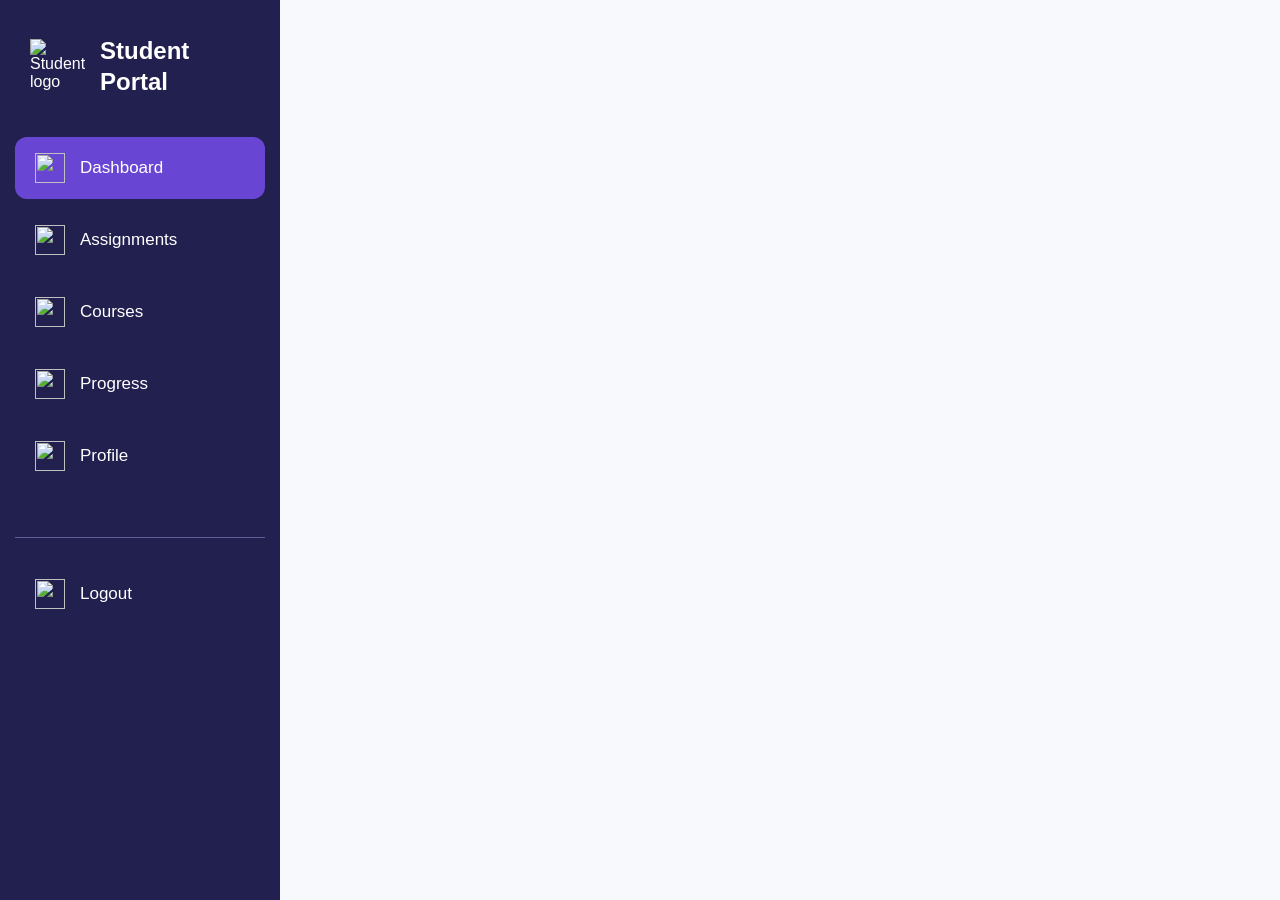
==== Students Submission/2601166_Sarvesh_Sahane/Task2/index.html @ 35bc3076 "Added Sidebar in with Basic Html structure Task 2" ====
<!DOCTYPE html>
<html lang="en">
<head>
    <meta charset="UTF-8">
    <meta name="viewport" content="width=device-width, initial-scale=1.0">
    <title>Student Portal</title>
    <link rel="stylesheet" href="style.css">
</head>
<body>

    <div class="dashboard">


        <!-- This is the sidebar of the dashboard -->
        <aside class="sidebar">

            <div class="logo">
                <img src="/Task 2/Assets/17.png" alt="Student logo">
                <h2>Student<br>Portal</h2>
            </div>

            <nav class="menu">
                <a href="#" class="active">
                    <img src="/Task 2/Assets/13.png" alt="">
                    <span>Dashboard</span>
                </a>

                <a href="#">
                    <img src="/Task 2/Assets/14.png" alt="">
                    <span>Assignments</span>
                </a>

                <a href="#">
                    <img src="/Task 2/Assets/11.png" alt="">
                    <span>Courses</span>
                </a>

                <a href="#">
                    <img src="/Task 2/Assets/10.png" alt="">
                    <span>Progress</span>
                </a>

                <a href="#">
                    <img src="/Task 2/Assets/09.png" alt="">
                    <span>Profile</span>
                </a>
            </nav>

            <div class="logout">
                <a href="#">
                    <img src="/Task 2/Assets/08.png" alt="">
                    <span>Logout</span>
                </a>
            </div>

        </aside>

    </div>

</body>
</html>
---- Students Submission/2601166_Sarvesh_Sahane/Task2/style.css ----
/* This removes the default spacing from the page */
* {
    margin: 0;
    padding: 0;
    box-sizing: border-box;
}

body {
    font-family: Arial, sans-serif;
    background-color: #f8f9fc;
}

/* This keeps the sidebar and content next to each other */
.dashboard {
    display: flex;
    min-height: 100vh;
}

/* This is the sidebar */
.sidebar {
    width: 280px;
    background-color: #22204f;
    color: white;
    padding: 25px 15px;
}

/* This is the main content area */
.main-content {
    flex: 1;
    padding: 30px;
}


/* This styles the logo at the top of the sidebar */
.logo {
    display: flex;
    align-items: center;
    gap: 15px;
    padding: 10px 15px 40px;
}

.logo img {
    width: 55px;
    height: 55px;
    object-fit: contain;
}

.logo h2 {
    font-size: 24px;
    line-height: 1.3;
}

/* This keeps the menu links in a column */
.menu {
    display: flex;
    flex-direction: column;
    gap: 10px;
}

.menu a,
.logout a {
    display: flex;
    align-items: center;
    gap: 15px;
    padding: 16px 20px;
    color: white;
    text-decoration: none;
    font-size: 17px;
    border-radius: 12px;
}

/* This keeps the menu images the same size */
.menu a img,
.logout a img {
    width: 30px;
    height: 30px;
    object-fit: contain;
}

/* This highlights the selected menu item */
.menu a.active {
    background-color: #6846d3;
}

.menu a:hover {
    background-color: #51409e;
}

/* This keeps logout at the bottom */
.logout {
    margin-top: 50px;
    padding-top: 25px;
    border-top: 1px solid #615d99;
}
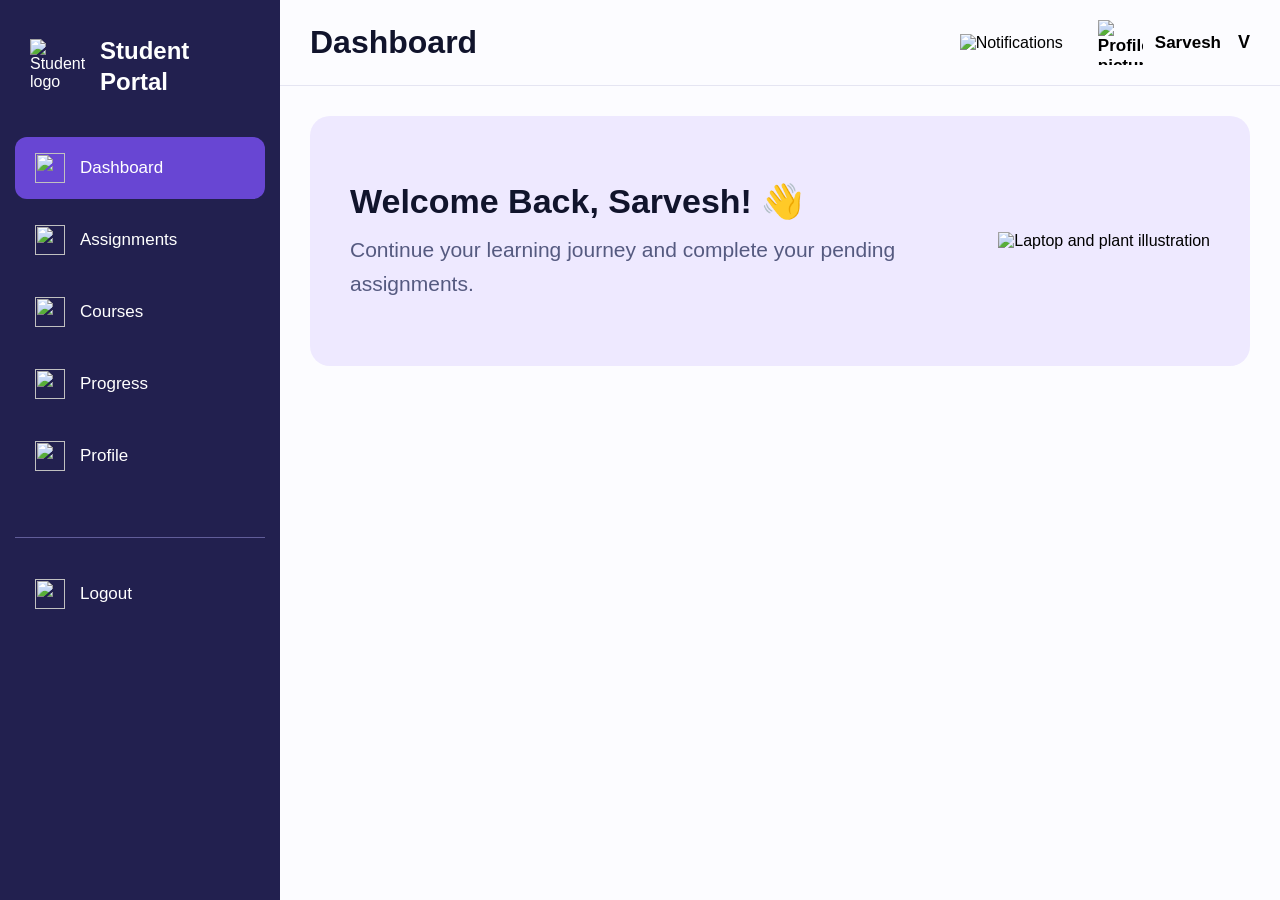
==== commit 731aa0bb: "Added Welcome settion and styling in Task 2" ====
--- a/Students Submission/2601166_Sarvesh_Sahane/Task2/index.html
+++ b/Students Submission/2601166_Sarvesh_Sahane/Task2/index.html
@@ -56,6 +56,44 @@
 
         </aside>
 
+        <!-- This is the top navbar -->
+        <main class="main-content">
+
+            <!-- This is the top navbar -->
+            <header class="topbar">
+                <h1>Dashboard</h1>
+
+                <div class="topbar-right">
+
+                    <div class="notification">
+                        <img src="/Task 2/Assets/16.png" alt="Notifications">
+                    </div>
+
+                    <div class="user-info">
+                        <img src="/Task 2/Assets/15.png" alt="Profile picture">
+                        <span>Sarvesh</span>
+                        <p>V</p>
+                    </div>
+
+                </div>
+            </header>
+
+            <!-- This is the welcome banner -->
+            <section class="welcome">
+
+                <div class="welcome-text">
+                    <h2>Welcome Back, Sarvesh! 👋</h2>
+                    <p>Continue your learning journey and complete your pending assignments.</p>
+                </div>
+
+                <div class="welcome-image">
+                    <img src="/Task 2/Assets/18.png" alt="Laptop and plant illustration">
+                </div>
+
+            </section>
+
+        </main>
+
     </div>
 
 </body>
--- a/Students Submission/2601166_Sarvesh_Sahane/Task2/style.css
+++ b/Students Submission/2601166_Sarvesh_Sahane/Task2/style.css
@@ -20,17 +20,20 @@
 /* This is the sidebar */
 .sidebar {
     width: 280px;
+    min-height: 100vh;
     background-color: #22204f;
     color: white;
     padding: 25px 15px;
+    flex-shrink: 0;
 }
 
-/* This is the main content area */
+/* This keeps the main area beside the sidebar */
 .main-content {
     flex: 1;
-    padding: 30px;
+    min-width: 0;
+    background-color: #fcfcff;
+    padding: 0;
 }
-
 
 /* This styles the logo at the top of the sidebar */
 .logo {
@@ -93,3 +96,98 @@
     padding-top: 25px;
     border-top: 1px solid #615d99;
 }
+
+/* This keeps the navbar at the top of the content area */
+.topbar {
+    display: flex;
+    align-items: center;
+    justify-content: space-between;
+    padding: 20px 30px;
+    border-bottom: 1px solid #e5e5f2;
+    width: 100%;
+}
+
+.topbar h1 {
+    font-size: 32px;
+    color: #11142c;
+}
+
+/* This keeps the notification and profile on the right */
+.topbar-right {
+    display: flex;
+    align-items: center;
+    gap: 35px;
+}
+
+/* This styles the notification image */
+.notification img {
+    width: 30px;
+    height: 30px;
+    object-fit: contain;
+}
+
+/* This keeps the profile details in one row */
+.user-info {
+    display: flex;
+    align-items: center;
+    gap: 12px;
+    font-size: 17px;
+    font-weight: bold;
+}
+
+/* This styles the profile image */
+.user-info img {
+    width: 45px;
+    height: 45px;
+    object-fit: contain;
+}
+
+/* This styles the dropdown */
+.user-info p {
+    font-size: 18px;
+    margin-left: 5px;
+}
+
+/* This adds spacing to the sections below the navbar */
+.welcome,
+.summary-cards,
+.dashboard-bottom {
+    margin-left: 30px;
+    margin-right: 30px;
+}
+
+/* This is the welcome section */
+.welcome {
+    display: flex;
+    align-items: center;
+    justify-content: space-between;
+    background-color: #eee9ff;
+    border-radius: 20px;
+    padding: 30px 40px;
+    margin-top: 30px;
+    min-height: 250px;
+}
+
+.welcome-text {
+    max-width: 600px;
+}
+
+.welcome-text h2 {
+    font-size: 34px;
+    color: #11142c;
+    margin-bottom: 12px;
+}
+
+.welcome-text p {
+    font-size: 21px;
+    line-height: 1.6;
+    color: #555a80;
+}
+
+/* This keeps the illustration inside the banner */
+.welcome-image img {
+    width: 100%;
+    max-width: 400px;
+    height: 220px;
+    object-fit: contain;
+}
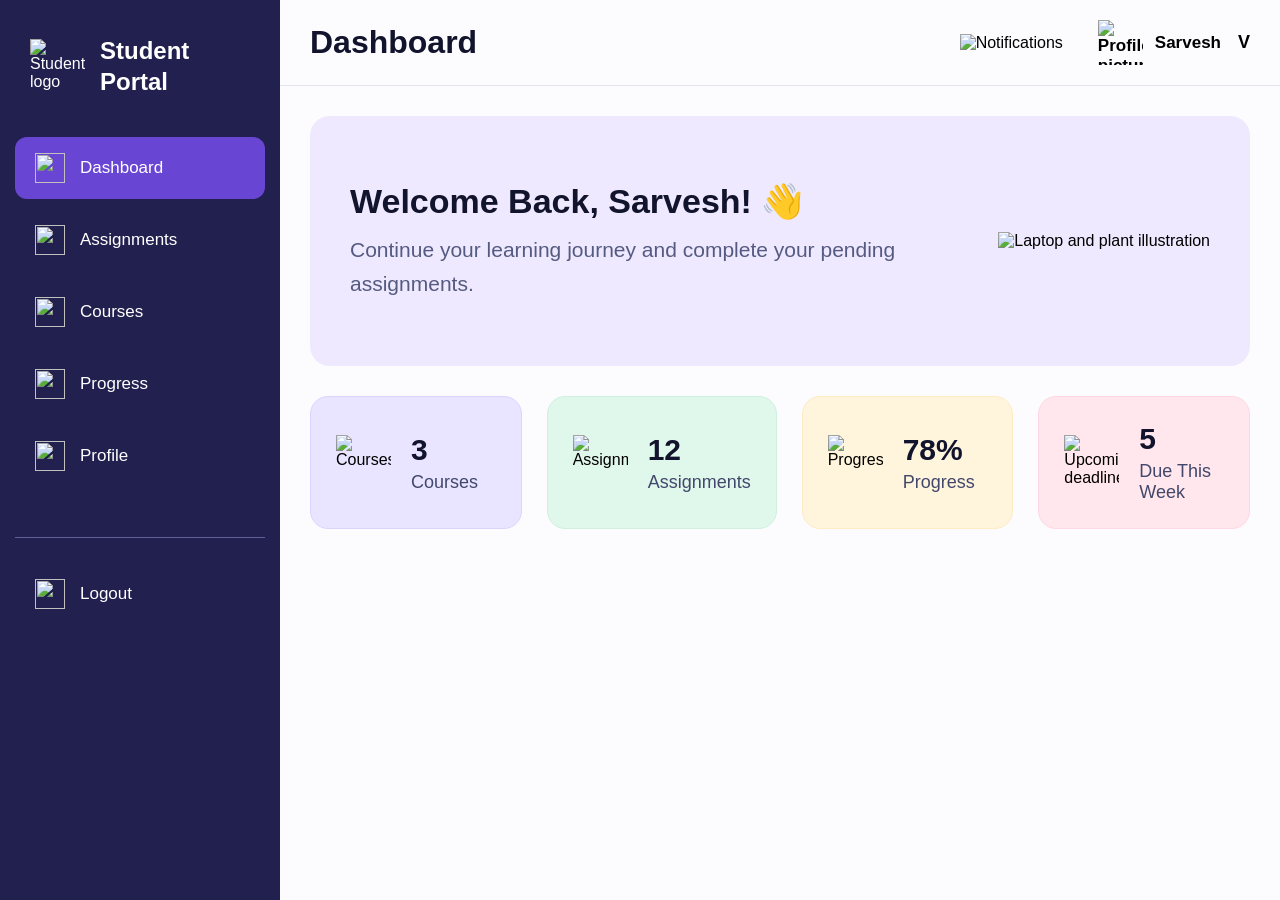
==== commit 91699d5d: "Added data cards in Task 2" ====
--- a/Students Submission/2601166_Sarvesh_Sahane/Task2/index.html
+++ b/Students Submission/2601166_Sarvesh_Sahane/Task2/index.html
@@ -92,6 +92,43 @@
 
             </section>
 
+            <!-- These cards show the student's overall details -->
+            <section class="summary-cards">
+
+                <div class="summary-card purple">
+                    <img src="/Task 2/Assets/04.png" alt="Courses">
+                    <div class="card-info">
+                        <h3>3</h3>
+                        <p>Courses</p>
+                    </div>
+                </div>
+
+                <div class="summary-card green">
+                    <img src="/Task 2/Assets/03.png" alt="Assignments">
+                    <div class="card-info">
+                        <h3>12</h3>
+                        <p>Assignments</p>
+                    </div>
+                </div>
+
+                <div class="summary-card yellow">
+                    <img src="/Task 2/Assets/02.png" alt="Progress">
+                    <div class="card-info">
+                        <h3>78%</h3>
+                        <p>Progress</p>
+                    </div>
+                </div>
+
+                <div class="summary-card pink">
+                    <img src="/Task 2/Assets/01.png" alt="Upcoming deadlines">
+                    <div class="card-info">
+                        <h3>5</h3>
+                        <p>Due This Week</p>
+                    </div>
+                </div>
+
+            </section>
+
         </main>
 
     </div>
--- a/Students Submission/2601166_Sarvesh_Sahane/Task2/style.css
+++ b/Students Submission/2601166_Sarvesh_Sahane/Task2/style.css
@@ -191,3 +191,59 @@
     height: 220px;
     object-fit: contain;
 }
+
+/* This places all four cards in one row */
+.summary-cards {
+    display: grid;
+    grid-template-columns: repeat(4, 1fr);
+    gap: 25px;
+    margin-top: 30px;
+}
+
+.summary-card {
+    display: flex;
+    align-items: center;
+    gap: 20px;
+    padding: 25px;
+    border-radius: 18px;
+    min-height: 125px;
+}
+
+/* This keeps the card images the same size */
+.summary-card img {
+    width: 55px;
+    height: 55px;
+    object-fit: contain;
+}
+
+.card-info h3 {
+    font-size: 30px;
+    margin-bottom: 5px;
+    color: #11142c;
+}
+
+.card-info p {
+    font-size: 18px;
+    color: #42476b;
+}
+
+/* This gives each card a different background */
+.purple {
+    background-color: #e9e4ff;
+    border: 1px solid #ddd3ff;
+}
+
+.green {
+    background-color: #e0f7eb;
+    border: 1px solid #d0f0df;
+}
+
+.yellow {
+    background-color: #fff4dc;
+    border: 1px solid #ffebc4;
+}
+
+.pink {
+    background-color: #ffe7ed;
+    border: 1px solid #ffd7e2;
+}
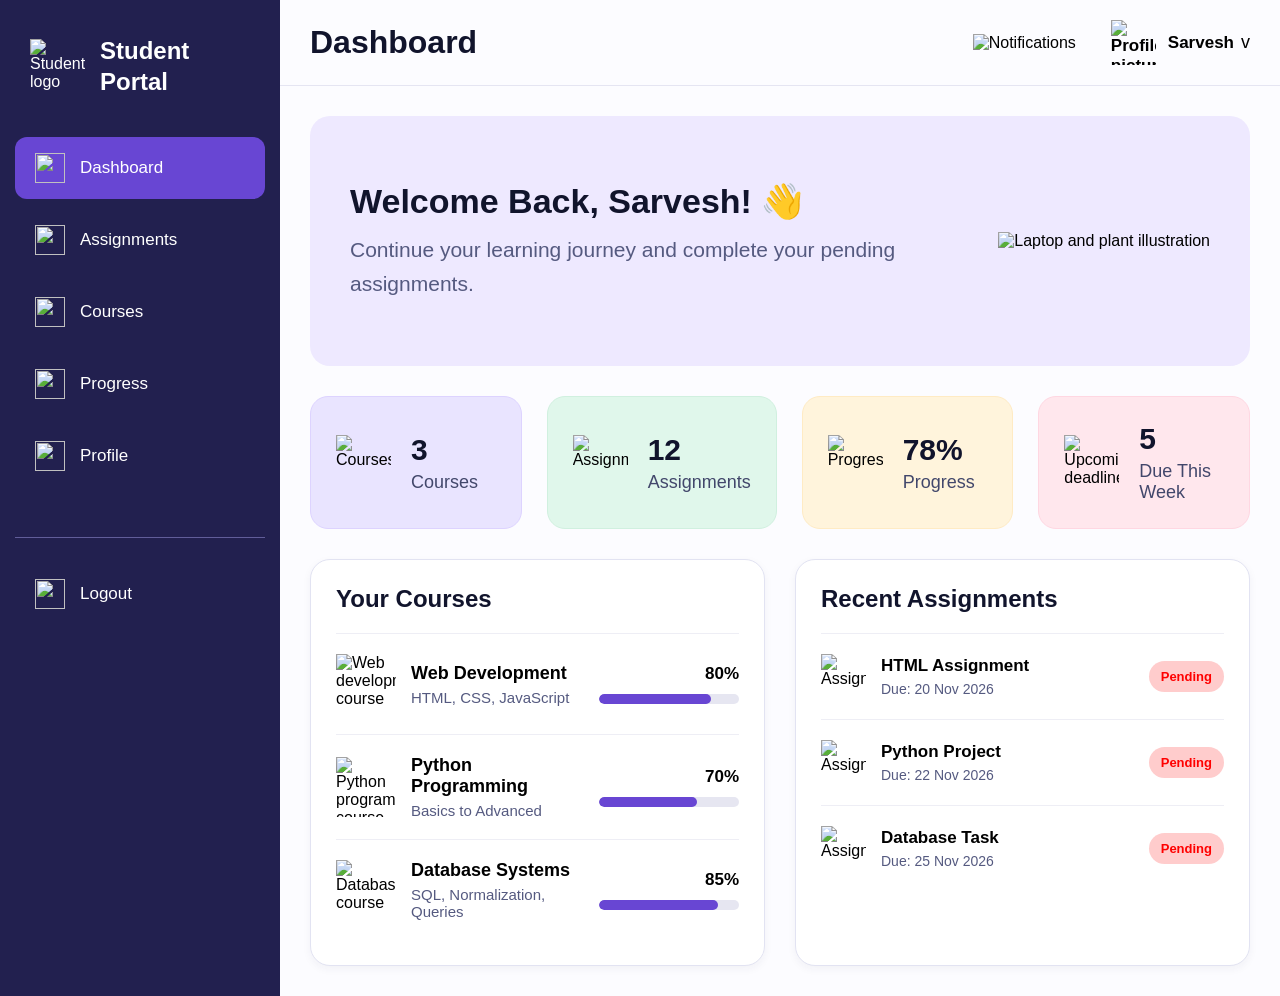
==== commit 3370050b: "Added courses and recent history section in Task 2" ====
--- a/Students Submission/2601166_Sarvesh_Sahane/Task2/index.html
+++ b/Students Submission/2601166_Sarvesh_Sahane/Task2/index.html
@@ -27,7 +27,7 @@
                 </a>
 
                 <a href="#">
-                    <img src="/Task 2/Assets/14.png" alt="">
+                    <img src="/Task 2/Assets/12.png" alt="">
                     <span>Assignments</span>
                 </a>
 
@@ -72,7 +72,7 @@
                     <div class="user-info">
                         <img src="/Task 2/Assets/15.png" alt="Profile picture">
                         <span>Sarvesh</span>
-                        <p>V</p>
+                        <p style="font-weight: 100; margin-left: -5px;">v</p>
                     </div>
 
                 </div>
@@ -129,6 +129,93 @@
 
             </section>
 
+            <!-- This shows the courses the student is learning -->
+            <section class="dashboard-bottom">
+
+                <div class="panel courses-panel">
+                    <h2>Your Courses</h2>
+
+                    <div class="course">
+                        <img src="/Task 2/Assets/07.png" alt="Web development course">
+
+                        <div class="course-info">
+                            <h3>Web Development</h3>
+                            <p>HTML, CSS, JavaScript</p>
+                        </div>
+
+                        <div class="course-progress">
+                            <span>80%</span>
+                            <div class="progress-bar">
+                                <div class="progress-fill" style="width: 80%;"></div>
+                            </div>
+                        </div>
+                    </div>
+
+                    <div class="course">
+                        <img src="/Task 2/Assets/06.png" alt="Python programming course">
+
+                        <div class="course-info">
+                            <h3>Python Programming</h3>
+                            <p>Basics to Advanced</p>
+                        </div>
+
+                        <div class="course-progress">
+                            <span>70%</span>
+                            <div class="progress-bar">
+                                <div class="progress-fill" style="width: 70%;"></div>
+                            </div>
+                        </div>
+                    </div>
+
+                    <div class="course">
+                        <img src="/Task 2/Assets/05.png" alt="Database course">
+
+                        <div class="course-info">
+                            <h3>Database Systems</h3>
+                            <p>SQL, Normalization, Queries</p>
+                        </div>
+
+                        <div class="course-progress">
+                            <span>85%</span>
+                            <div class="progress-bar">
+                                <div class="progress-fill" style="width: 85%;"></div>
+                            </div>
+                        </div>
+                    </div>
+
+                </div>
+                <div class="panel assignments-panel">
+                    <h2>Recent Assignments</h2>
+
+                    <div class="assignment">
+                        <img src="/Task 2/Assets/14.png" alt="Assignment">
+                        <div class="assignment-info">
+                            <h3>HTML Assignment</h3>
+                            <p>Due: 20 Nov 2026</p>
+                        </div>
+                        <span class="status pending">Pending</span>
+                    </div>
+
+                    <div class="assignment">
+                        <img src="/Task 2/Assets/14.png" alt="Assignment">
+                        <div class="assignment-info">
+                            <h3>Python Project</h3>
+                            <p>Due: 22 Nov 2026</p>
+                        </div>
+                        <span class="status pending">Pending</span>
+                    </div>
+
+                    <div class="assignment">
+                        <img src="/Task 2/Assets/14.png" alt="Assignment">
+                        <div class="assignment-info">
+                            <h3>Database Task</h3>
+                            <p>Due: 25 Nov 2026</p>
+                        </div>
+                        <span class="status pending">Pending</span>
+                    </div>
+                </div>
+            </section>
+
         </main>
 
     </div>
--- a/Students Submission/2601166_Sarvesh_Sahane/Task2/style.css
+++ b/Students Submission/2601166_Sarvesh_Sahane/Task2/style.css
@@ -247,3 +247,131 @@
     background-color: #ffe7ed;
     border: 1px solid #ffd7e2;
 }
+
+/* This creates the area for the sections below the cards */
+.dashboard-bottom {
+    display: grid;
+    grid-template-columns: 1fr 1fr;
+    gap: 30px;
+    margin: 30px;
+}
+
+/* This styles the course panel */
+.panel {
+    background-color: white;
+    border: 1px solid #e2e3f2;
+    border-radius: 20px;
+    padding: 25px;
+    box-shadow: 0 3px 8px rgba(30, 30, 80, 0.05);
+}
+
+.panel h2 {
+    font-size: 24px;
+    margin-bottom: 20px;
+    color: #11142c;
+}
+
+/* This keeps the course details in one row */
+.course {
+    display: flex;
+    align-items: center;
+    gap: 15px;
+    padding: 20px 0;
+    border-top: 1px solid #eeeef5;
+}
+
+/* This styles the course images */
+.course > img {
+    width: 60px;
+    height: 60px;
+    object-fit: contain;
+    flex-shrink: 0;
+}
+
+.course-info {
+    flex: 1;
+    min-width: 0;
+}
+
+.course-info h3 {
+    font-size: 18px;
+    margin-bottom: 5px;
+}
+
+.course-info p {
+    color: #555a80;
+    font-size: 15px;
+}
+
+/* This shows the course completion percentage */
+.course-progress {
+    width: 140px;
+    text-align: right;
+    flex-shrink: 0;
+}
+
+.course-progress span {
+    display: block;
+    font-size: 17px;
+    font-weight: bold;
+    margin-bottom: 10px;
+}
+
+/* This is the background of the progress bar */
+.progress-bar {
+    height: 10px;
+    background-color: #e6e6f1;
+    border-radius: 20px;
+    overflow: hidden;
+}
+
+/* This shows how much of the course is completed */
+.progress-fill {
+    height: 100%;
+    background-color: #6846d3;
+    border-radius: 20px;
+}
+/* This keeps each assignment in one row */
+.assignment {
+    display: flex;
+    align-items: center;
+    gap: 15px;
+    padding: 20px 0;
+    border-top: 1px solid #eeeef5;
+}
+
+/* This styles the assignment images */
+.assignment img {
+    width: 45px;
+    height: 45px;
+    object-fit: contain;
+    flex-shrink: 0;
+}
+
+/* This keeps the assignment details in the middle */
+.assignment-info {
+    flex: 1;
+    min-width: 0;
+}
+
+.assignment-info h3 {
+    font-size: 17px;
+    margin-bottom: 5px;
+}
+
+.assignment-info p {
+    color: #555a80;
+    font-size: 14px;
+}
+
+/* This styles the assignment status and red pending status*/
+.status {
+    padding: 8px 12px;
+    border-radius: 20px;
+    font-size: 13px;
+    font-weight: bold;
+    background-color: #ffcccc; 
+    color: #ff0000; 
+}
+
+
